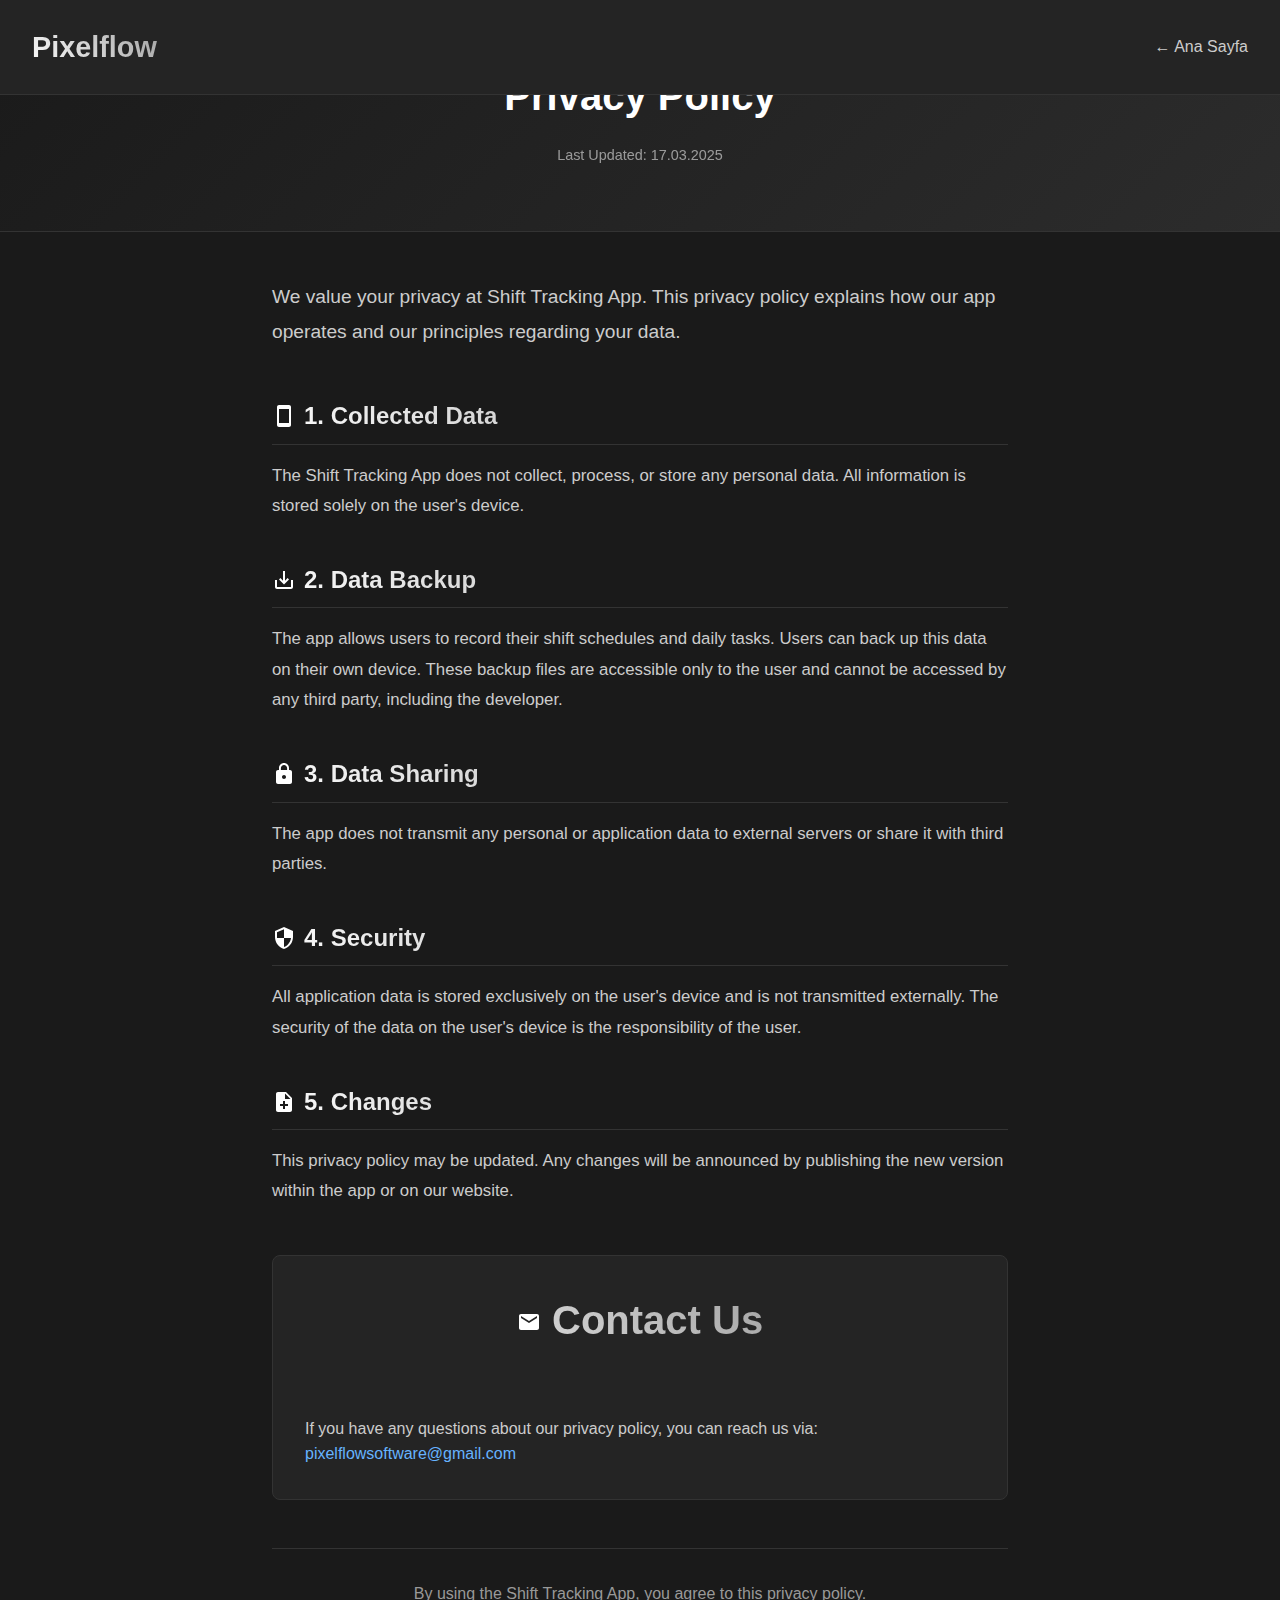
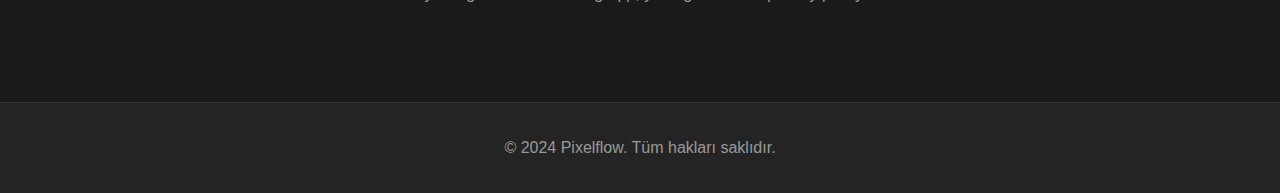
==== privacy-policy.html @ 6dda4187 "Add files via upload" ====
<!DOCTYPE html>
<html lang="en">
<head>
    <meta charset="UTF-8">
    <meta name="viewport" content="width=device-width, initial-scale=1.0">
    <title>Privacy Policy - Shift Tracking App</title>
    <link rel="stylesheet" href="styles/main.css">
    <style>
        body {
            background: #1a1a1a;
            color: #e1e1e1;
        }
        .navbar {
            background: #242424;
            border-bottom: 1px solid #333;
        }
        .privacy-header {
            background: linear-gradient(135deg, #1a1a1a 0%, #2c2c2c 100%);
            color: white;
            padding: 4rem 1rem;
            text-align: center;
            margin-bottom: 3rem;
            border-bottom: 1px solid #333;
        }
        .privacy-header h1 {
            font-size: 2.5rem;
            margin-bottom: 1rem;
            font-weight: 600;
            color: #fff;
        }
        .privacy-header .last-updated {
            opacity: 0.7;
            font-size: 0.9rem;
            color: #ccc;
        }
        .privacy-content {
            max-width: 800px;
            margin: 0 auto;
            padding: 0 2rem 3rem;
        }
        .privacy-section {
            margin-bottom: 2.5rem;
        }
        .privacy-section h2 {
            color: #fff;
            font-size: 1.5rem;
            margin-bottom: 1rem;
            display: flex;
            align-items: center;
            gap: 0.5rem;
            border-bottom: 1px solid #333;
            padding-bottom: 0.5rem;
        }
        .privacy-section p {
            color: #ccc;
            line-height: 1.8;
            font-size: 1.05rem;
            margin-bottom: 1rem;
        }
        .intro-text {
            font-size: 1.2rem;
            line-height: 1.8;
            color: #ccc;
            margin-bottom: 3rem;
        }
        .contact-info {
            background: #242424;
            padding: 2rem;
            border-radius: 8px;
            margin: 3rem 0;
            border: 1px solid #333;
        }
        .contact-info h2 {
            border-bottom: none !important;
            padding-bottom: 0 !important;
            color: #fff;
        }
        .contact-info p {
            color: #ccc;
        }
        .contact-info a {
            color: #66b3ff;
            text-decoration: none;
            font-weight: 500;
            transition: color 0.2s ease;
        }
        .contact-info a:hover {
            color: #99ccff;
            text-decoration: none;
        }
        .agreement {
            text-align: center;
            color: #999;
            margin-top: 3rem;
            padding-top: 2rem;
            border-top: 1px solid #333;
        }
        footer {
            background: #242424;
            padding: 2rem 0;
            text-align: center;
            color: #999;
            margin-top: 3rem;
            border-top: 1px solid #333;
        }
        .nav-links a {
            color: #ccc;
            text-decoration: none;
            display: flex;
            align-items: center;
            gap: 0.5rem;
            transition: color 0.2s ease;
        }
        .nav-links a:hover {
            color: #fff;
        }
        @media (max-width: 768px) {
            .privacy-header {
                padding: 3rem 1rem;
            }
            .privacy-header h1 {
                font-size: 2rem;
            }
            .privacy-content {
                padding: 0 1rem 2rem;
            }
        }
        .icon {
            width: 24px;
            height: 24px;
            fill: currentColor;
        }
    </style>
</head>
<body>
    <nav class="navbar">
        <div class="logo">Pixelflow</div>
        <div class="nav-links">
            <a href="index.html">← Ana Sayfa</a>
        </div>
    </nav>

    <header class="privacy-header">
        <h1>Privacy Policy</h1>
        <p class="last-updated">Last Updated: 17.03.2025</p>
    </header>

    <div class="privacy-content">
        <p class="intro-text">
            We value your privacy at Shift Tracking App. This privacy policy explains how our app operates and our principles regarding your data.
        </p>

        <div class="privacy-section">
            <h2>
                <svg class="icon" viewBox="0 0 24 24">
                    <path d="M17 1.01L7 1c-1.1 0-2 .9-2 2v18c0 1.1.9 2 2 2h10c1.1 0 2-.9 2-2V3c0-1.1-.9-1.99-2-1.99zM17 19H7V5h10v14z"/>
                </svg>
                1. Collected Data
            </h2>
            <p>The Shift Tracking App does not collect, process, or store any personal data. All information is stored solely on the user's device.</p>
        </div>

        <div class="privacy-section">
            <h2>
                <svg class="icon" viewBox="0 0 24 24">
                    <path d="M19 12v7H5v-7H3v7c0 1.1.9 2 2 2h14c1.1 0 2-.9 2-2v-7h-2zm-6 .67l2.59-2.58L17 11.5l-5 5-5-5 1.41-1.41L11 12.67V3h2z"/>
                </svg>
                2. Data Backup
            </h2>
            <p>The app allows users to record their shift schedules and daily tasks. Users can back up this data on their own device. These backup files are accessible only to the user and cannot be accessed by any third party, including the developer.</p>
        </div>

        <div class="privacy-section">
            <h2>
                <svg class="icon" viewBox="0 0 24 24">
                    <path d="M18 8h-1V6c0-2.76-2.24-5-5-5S7 3.24 7 6v2H6c-1.1 0-2 .9-2 2v10c0 1.1.9 2 2 2h12c1.1 0 2-.9 2-2V10c0-1.1-.9-2-2-2zm-6 9c-1.1 0-2-.9-2-2s.9-2 2-2 2 .9 2 2-.9 2-2 2zm3.1-9H8.9V6c0-1.71 1.39-3.1 3.1-3.1 1.71 0 3.1 1.39 3.1 3.1v2z"/>
                </svg>
                3. Data Sharing
            </h2>
            <p>The app does not transmit any personal or application data to external servers or share it with third parties.</p>
        </div>

        <div class="privacy-section">
            <h2>
                <svg class="icon" viewBox="0 0 24 24">
                    <path d="M12 1L3 5v6c0 5.55 3.84 10.74 9 12 5.16-1.26 9-6.45 9-12V5l-9-4zm0 10.99h7c-.53 4.12-3.28 7.79-7 8.94V12H5V6.3l7-3.11v8.8z"/>
                </svg>
                4. Security
            </h2>
            <p>All application data is stored exclusively on the user's device and is not transmitted externally. The security of the data on the user's device is the responsibility of the user.</p>
        </div>

        <div class="privacy-section">
            <h2>
                <svg class="icon" viewBox="0 0 24 24">
                    <path d="M14 2H6c-1.1 0-1.99.9-1.99 2L4 20c0 1.1.89 2 1.99 2H18c1.1 0 2-.9 2-2V8l-6-6zm2 14h-3v3h-2v-3H8v-2h3v-3h2v3h3v2zm-3-7V3.5L18.5 9H13z"/>
                </svg>
                5. Changes
            </h2>
            <p>This privacy policy may be updated. Any changes will be announced by publishing the new version within the app or on our website.</p>
        </div>

        <div class="contact-info">
            <h2>
                <svg class="icon" viewBox="0 0 24 24">
                    <path d="M20 4H4c-1.1 0-1.99.9-1.99 2L2 18c0 1.1.9 2 2 2h16c1.1 0 2-.9 2-2V6c0-1.1-.9-2-2-2zm0 4l-8 5-8-5V6l8 5 8-5v2z"/>
                </svg>
                Contact Us
            </h2>
            <p>If you have any questions about our privacy policy, you can reach us via:</p>
            <p><a href="mailto:pixelflowsoftware@gmail.com">pixelflowsoftware@gmail.com</a></p>
        </div>

        <p class="agreement">By using the Shift Tracking App, you agree to this privacy policy.</p>
    </div>

    <footer>
        <p>© 2024 Pixelflow. Tüm hakları saklıdır.</p>
    </footer>
</body>
</html>
---- styles/main.css ----
:root {
    --primary-color: #1a1a1a;
    --secondary-color: #2d2d2d;
    --accent-color: #4a4a4a;
    --text-color: #ffffff;
    --text-secondary: #a0a0a0;
    --glow-color: rgba(255, 255, 255, 0.1);
    --glass-background: rgba(18, 18, 18, 0.8);
    --card-shadow: 0 8px 32px 0 rgba(0, 0, 0, 0.37);
}

* {
    margin: 0;
    padding: 0;
    box-sizing: border-box;
}

body {
    font-family: -apple-system, BlinkMacSystemFont, 'Segoe UI', Roboto, Oxygen, Ubuntu, Cantarell, sans-serif;
    background: linear-gradient(135deg, #000000, #1a1a1a, #2d2d2d);
    color: var(--text-color);
    line-height: 1.6;
}

.navbar {
    display: flex;
    justify-content: space-between;
    align-items: center;
    padding: 1.5rem 2rem;
    position: fixed;
    width: 100%;
    top: 0;
    background: var(--glass-background);
    backdrop-filter: blur(15px);
    border-bottom: 1px solid rgba(255, 255, 255, 0.05);
    z-index: 1000;
}

.logo {
    font-size: 1.8rem;
    font-weight: bold;
    background: linear-gradient(45deg, #ffffff, #a0a0a0);
    -webkit-background-clip: text;
    -webkit-text-fill-color: transparent;
}

.nav-links a {
    color: var(--text-color);
    text-decoration: none;
    margin-left: 2rem;
    transition: all 0.3s ease;
    position: relative;
}

.nav-links a::after {
    content: '';
    position: absolute;
    bottom: -2px;
    left: 0;
    width: 0;
    height: 2px;
    background: linear-gradient(90deg, transparent, #ffffff, transparent);
    transition: width 0.3s ease;
}

.nav-links a:hover::after {
    width: 100%;
}

.hero {
    min-height: 100vh;
    display: flex;
    align-items: center;
    justify-content: center;
    padding: 2rem;
    background: linear-gradient(to bottom, transparent, rgba(0, 0, 0, 0.5));
}

.hero-content {
    background: var(--glass-background);
    padding: 3rem;
    border-radius: 20px;
    backdrop-filter: blur(20px);
    border: 1px solid rgba(255, 255, 255, 0.05);
    box-shadow: var(--card-shadow);
}

.terminal-text {
    font-family: 'Courier New', monospace;
    font-size: 1.5rem;
}

.prompt {
    color: #27c93f;
    margin-right: 10px;
}

.typing-text {
    border-right: 2px solid #ffffff;
    animation: blink 1s step-end infinite;
}

@keyframes blink {
    50% { border-color: transparent; }
}

.features {
    padding: 8rem 2rem;
}

h2 {
    text-align: center;
    font-size: 2.5rem;
    margin-bottom: 4rem;
    background: linear-gradient(45deg, #ffffff, #808080);
    -webkit-background-clip: text;
    -webkit-text-fill-color: transparent;
}

.feature-grid {
    display: grid;
    grid-template-columns: repeat(auto-fit, minmax(300px, 1fr));
    gap: 2.5rem;
    max-width: 1200px;
    margin: 0 auto;
}

.feature-card {
    background: var(--glass-background);
    padding: 2.5rem;
    border-radius: 16px;
    backdrop-filter: blur(10px);
    border: 1px solid rgba(255, 255, 255, 0.05);
    box-shadow: var(--card-shadow);
    transition: all 0.4s ease;
}

.feature-card:hover {
    transform: translateY(-10px) scale(1.02);
    box-shadow: 0 15px 35px rgba(0, 0, 0, 0.5);
}

.feature-card h3 {
    font-size: 1.8rem;
    margin-bottom: 1.2rem;
    background: linear-gradient(45deg, #ffffff, #a0a0a0);
    -webkit-background-clip: text;
    -webkit-text-fill-color: transparent;
}

.feature-card p {
    color: var(--text-secondary);
    font-size: 1.1rem;
    line-height: 1.8;
}

.feature-list {
    list-style: none;
    margin: 1.5rem 0;
}

.feature-list li {
    margin: 0.8rem 0;
    color: var(--text-secondary);
}

.cta-button {
    display: inline-block;
    background: linear-gradient(45deg, var(--primary-color), var(--secondary-color));
    color: var(--text-color);
    text-decoration: none;
    padding: 1rem 2rem;
    border-radius: 8px;
    margin-top: 1.5rem;
    transition: all 0.3s ease;
    border: 1px solid rgba(255, 255, 255, 0.1);
}

.cta-button:hover {
    transform: translateY(-2px);
    box-shadow: 0 5px 15px rgba(0, 0, 0, 0.3);
}

.contact-grid {
    display: grid;
    grid-template-columns: repeat(auto-fit, minmax(250px, 1fr));
    gap: 2rem;
    max-width: 1200px;
    margin: 0 auto;
}

.contact-grid a {
    text-decoration: none;
}

footer {
    text-align: center;
    padding: 2rem;
    background: var(--glass-background);
    color: var(--text-secondary);
    margin-top: 4rem;
}

@media (max-width: 768px) {
    .nav-links {
        display: none;
    }

    .hero-content h1 {
        font-size: 2.8rem;
    }

    .feature-card {
        padding: 2rem;
    }
}

::-webkit-scrollbar {
    width: 10px;
}

::-webkit-scrollbar-track {
    background: var(--primary-color);
}

::-webkit-scrollbar-thumb {
    background: var(--secondary-color);
    border-radius: 5px;
}

::-webkit-scrollbar-thumb:hover {
    background: var(--accent-color);
}

/* Responsive Tasarım için Media Queries */
/* Büyük Tabletler ve Küçük Laptoplar (1024px'e kadar) */
@media screen and (max-width: 1024px) {
    .feature-grid {
        grid-template-columns: repeat(2, 1fr);
        padding: 0 1rem;
    }

    .hero-content {
        width: 90%;
        padding: 2rem;
    }

    .terminal-text {
        font-size: 1.3rem;
    }
}

/* Tabletler (768px'e kadar) */
@media screen and (max-width: 768px) {
    .navbar {
        padding: 1rem;
    }

    .nav-links {
        position: fixed;
        top: 0;
        right: -100%;
        height: 100vh;
        width: 70%;
        background: var(--glass-background);
        backdrop-filter: blur(15px);
        display: flex;
        flex-direction: column;
        align-items: center;
        justify-content: center;
        transition: 0.3s ease-in-out;
    }

    .nav-links.active {
        right: 0;
    }

    .nav-links a {
        margin: 1.5rem 0;
        font-size: 1.2rem;
    }

    /* Hamburger Menü */
    .hamburger {
        display: block;
        cursor: pointer;
        z-index: 1000;
        padding: 0.5rem;
    }

    .hamburger span {
        display: block;
        width: 25px;
        height: 3px;
        background: var(--text-color);
        margin: 5px 0;
        transition: 0.3s;
    }

    .feature-grid {
        grid-template-columns: 1fr;
        gap: 1.5rem;
    }

    .contact-grid {
        grid-template-columns: 1fr;
        padding: 0 1rem;
    }

    section {
        padding: 4rem 1rem;
    }

    h2 {
        font-size: 2rem;
        margin-bottom: 2rem;
    }
}

/* Büyük Telefonlar (576px'e kadar) */
@media screen and (max-width: 576px) {
    .hero-content {
        padding: 1.5rem;
    }

    .terminal-text {
        font-size: 1rem;
    }

    .feature-card {
        padding: 1.5rem;
    }

    .feature-card h3 {
        font-size: 1.5rem;
    }

    .feature-card p {
        font-size: 1rem;
    }

    .logo {
        font-size: 1.5rem;
    }

    .cta-button {
        padding: 0.8rem 1.5rem;
        font-size: 0.9rem;
    }
}

/* Küçük Telefonlar (400px'e kadar) */
@media screen and (max-width: 400px) {
    .hero-content {
        padding: 1rem;
    }

    .terminal-text {
        font-size: 0.9rem;
    }

    h2 {
        font-size: 1.8rem;
    }

    .feature-card {
        padding: 1rem;
    }

    .feature-card h3 {
        font-size: 1.3rem;
    }

    .nav-links {
        width: 85%;
    }
}
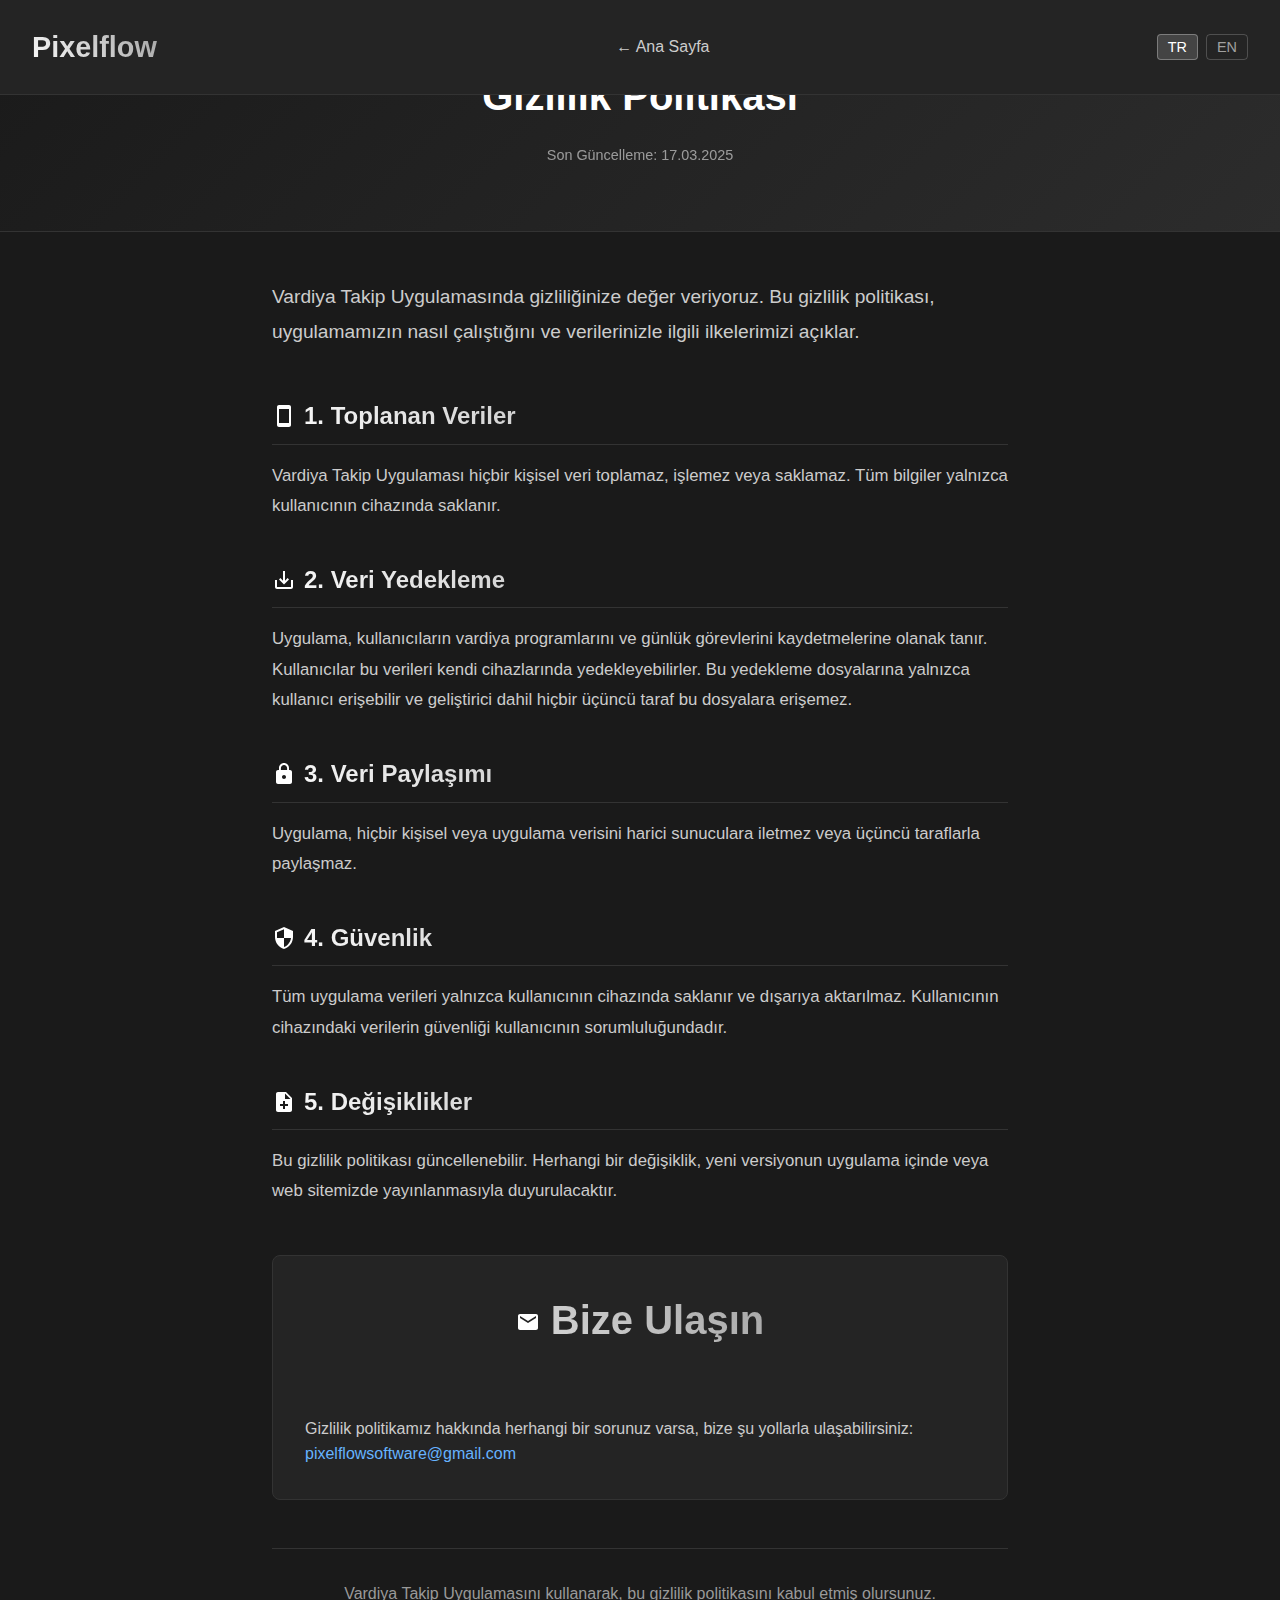
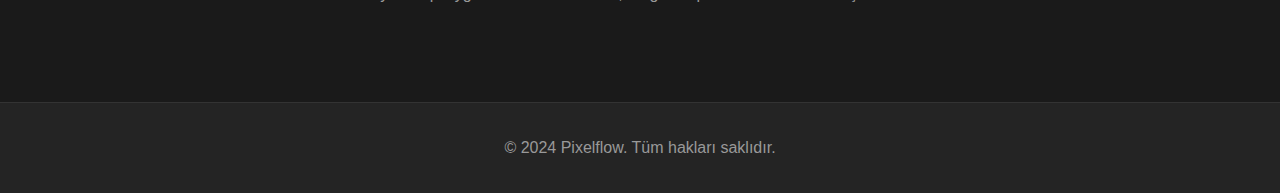
==== commit 06a8e961: "Add files via upload" ====
--- a/privacy-policy.html
+++ b/privacy-policy.html
@@ -1,5 +1,5 @@
 <!DOCTYPE html>
-<html lang="en">
+<html lang="tr">
 <head>
     <meta charset="UTF-8">
     <meta name="viewport" content="width=device-width, initial-scale=1.0">
@@ -136,18 +136,18 @@
     <nav class="navbar">
         <div class="logo">Pixelflow</div>
         <div class="nav-links">
-            <a href="index.html">← Ana Sayfa</a>
+            <a href="index.html" data-i18n="back-to-home">← Ana Sayfa</a>
         </div>
     </nav>
 
     <header class="privacy-header">
-        <h1>Privacy Policy</h1>
-        <p class="last-updated">Last Updated: 17.03.2025</p>
+        <h1 data-i18n="privacy-title">Gizlilik Politikası</h1>
+        <p class="last-updated" data-i18n="privacy-last-updated">Son Güncelleme: 17.03.2025</p>
     </header>
 
     <div class="privacy-content">
-        <p class="intro-text">
-            We value your privacy at Shift Tracking App. This privacy policy explains how our app operates and our principles regarding your data.
+        <p class="intro-text" data-i18n="privacy-intro">
+            Vardiya Takip Uygulamasında gizliliğinize değer veriyoruz. Bu gizlilik politikası, uygulamamızın nasıl çalıştığını ve verilerinizle ilgili ilkelerimizi açıklar.
         </p>
 
         <div class="privacy-section">
@@ -155,9 +155,9 @@
                 <svg class="icon" viewBox="0 0 24 24">
                     <path d="M17 1.01L7 1c-1.1 0-2 .9-2 2v18c0 1.1.9 2 2 2h10c1.1 0 2-.9 2-2V3c0-1.1-.9-1.99-2-1.99zM17 19H7V5h10v14z"/>
                 </svg>
-                1. Collected Data
-            </h2>
-            <p>The Shift Tracking App does not collect, process, or store any personal data. All information is stored solely on the user's device.</p>
+                <span data-i18n="privacy-section1-title">1. Toplanan Veriler</span>
+            </h2>
+            <p data-i18n="privacy-section1-content">Vardiya Takip Uygulaması hiçbir kişisel veri toplamaz, işlemez veya saklamaz. Tüm bilgiler yalnızca kullanıcının cihazında saklanır.</p>
         </div>
 
         <div class="privacy-section">
@@ -165,9 +165,9 @@
                 <svg class="icon" viewBox="0 0 24 24">
                     <path d="M19 12v7H5v-7H3v7c0 1.1.9 2 2 2h14c1.1 0 2-.9 2-2v-7h-2zm-6 .67l2.59-2.58L17 11.5l-5 5-5-5 1.41-1.41L11 12.67V3h2z"/>
                 </svg>
-                2. Data Backup
-            </h2>
-            <p>The app allows users to record their shift schedules and daily tasks. Users can back up this data on their own device. These backup files are accessible only to the user and cannot be accessed by any third party, including the developer.</p>
+                <span data-i18n="privacy-section2-title">2. Veri Yedekleme</span>
+            </h2>
+            <p data-i18n="privacy-section2-content">Uygulama, kullanıcıların vardiya programlarını ve günlük görevlerini kaydetmelerine olanak tanır. Kullanıcılar bu verileri kendi cihazlarında yedekleyebilirler. Bu yedekleme dosyalarına yalnızca kullanıcı erişebilir ve geliştirici dahil hiçbir üçüncü taraf bu dosyalara erişemez.</p>
         </div>
 
         <div class="privacy-section">
@@ -175,9 +175,9 @@
                 <svg class="icon" viewBox="0 0 24 24">
                     <path d="M18 8h-1V6c0-2.76-2.24-5-5-5S7 3.24 7 6v2H6c-1.1 0-2 .9-2 2v10c0 1.1.9 2 2 2h12c1.1 0 2-.9 2-2V10c0-1.1-.9-2-2-2zm-6 9c-1.1 0-2-.9-2-2s.9-2 2-2 2 .9 2 2-.9 2-2 2zm3.1-9H8.9V6c0-1.71 1.39-3.1 3.1-3.1 1.71 0 3.1 1.39 3.1 3.1v2z"/>
                 </svg>
-                3. Data Sharing
-            </h2>
-            <p>The app does not transmit any personal or application data to external servers or share it with third parties.</p>
+                <span data-i18n="privacy-section3-title">3. Veri Paylaşımı</span>
+            </h2>
+            <p data-i18n="privacy-section3-content">Uygulama, hiçbir kişisel veya uygulama verisini harici sunuculara iletmez veya üçüncü taraflarla paylaşmaz.</p>
         </div>
 
         <div class="privacy-section">
@@ -185,9 +185,9 @@
                 <svg class="icon" viewBox="0 0 24 24">
                     <path d="M12 1L3 5v6c0 5.55 3.84 10.74 9 12 5.16-1.26 9-6.45 9-12V5l-9-4zm0 10.99h7c-.53 4.12-3.28 7.79-7 8.94V12H5V6.3l7-3.11v8.8z"/>
                 </svg>
-                4. Security
-            </h2>
-            <p>All application data is stored exclusively on the user's device and is not transmitted externally. The security of the data on the user's device is the responsibility of the user.</p>
+                <span data-i18n="privacy-section4-title">4. Güvenlik</span>
+            </h2>
+            <p data-i18n="privacy-section4-content">Tüm uygulama verileri yalnızca kullanıcının cihazında saklanır ve dışarıya aktarılmaz. Kullanıcının cihazındaki verilerin güvenliği kullanıcının sorumluluğundadır.</p>
         </div>
 
         <div class="privacy-section">
@@ -195,9 +195,9 @@
                 <svg class="icon" viewBox="0 0 24 24">
                     <path d="M14 2H6c-1.1 0-1.99.9-1.99 2L4 20c0 1.1.89 2 1.99 2H18c1.1 0 2-.9 2-2V8l-6-6zm2 14h-3v3h-2v-3H8v-2h3v-3h2v3h3v2zm-3-7V3.5L18.5 9H13z"/>
                 </svg>
-                5. Changes
-            </h2>
-            <p>This privacy policy may be updated. Any changes will be announced by publishing the new version within the app or on our website.</p>
+                <span data-i18n="privacy-section5-title">5. Değişiklikler</span>
+            </h2>
+            <p data-i18n="privacy-section5-content">Bu gizlilik politikası güncellenebilir. Herhangi bir değişiklik, yeni versiyonun uygulama içinde veya web sitemizde yayınlanmasıyla duyurulacaktır.</p>
         </div>
 
         <div class="contact-info">
@@ -205,17 +205,77 @@
                 <svg class="icon" viewBox="0 0 24 24">
                     <path d="M20 4H4c-1.1 0-1.99.9-1.99 2L2 18c0 1.1.9 2 2 2h16c1.1 0 2-.9 2-2V6c0-1.1-.9-2-2-2zm0 4l-8 5-8-5V6l8 5 8-5v2z"/>
                 </svg>
-                Contact Us
-            </h2>
-            <p>If you have any questions about our privacy policy, you can reach us via:</p>
+                <span data-i18n="privacy-contact-title">Bize Ulaşın</span>
+            </h2>
+            <p data-i18n="privacy-contact-text">Gizlilik politikamız hakkında herhangi bir sorunuz varsa, bize şu yollarla ulaşabilirsiniz:</p>
             <p><a href="mailto:pixelflowsoftware@gmail.com">pixelflowsoftware@gmail.com</a></p>
         </div>
 
-        <p class="agreement">By using the Shift Tracking App, you agree to this privacy policy.</p>
+        <p class="agreement" data-i18n="privacy-agreement">Vardiya Takip Uygulamasını kullanarak, bu gizlilik politikasını kabul etmiş olursunuz.</p>
     </div>
 
     <footer>
-        <p>© 2024 Pixelflow. Tüm hakları saklıdır.</p>
+        <p data-i18n="footer-copyright">© 2024 Pixelflow. Tüm hakları saklıdır.</p>
     </footer>
+
+    <script src="js/language.js"></script>
+    <script src="js/main.js"></script>
+    <script>
+        // Function to extend translations with privacy policy specific content
+        function extendTranslations() {
+            // Add privacy policy specific translations to the existing translations object
+            translations.tr = {
+                ...translations.tr,
+                'back-to-home': '← Ana Sayfa',
+                'privacy-title': 'Gizlilik Politikası',
+                'privacy-last-updated': 'Son Güncelleme: 17.03.2025',
+                'privacy-intro': 'Vardiya Takip Uygulamasında gizliliğinize değer veriyoruz. Bu gizlilik politikası, uygulamamızın nasıl çalıştığını ve verilerinizle ilgili ilkelerimizi açıklar.',
+                'privacy-section1-title': '1. Toplanan Veriler',
+                'privacy-section1-content': 'Vardiya Takip Uygulaması hiçbir kişisel veri toplamaz, işlemez veya saklamaz. Tüm bilgiler yalnızca kullanıcının cihazında saklanır.',
+                'privacy-section2-title': '2. Veri Yedekleme',
+                'privacy-section2-content': 'Uygulama, kullanıcıların vardiya programlarını ve günlük görevlerini kaydetmelerine olanak tanır. Kullanıcılar bu verileri kendi cihazlarında yedekleyebilirler. Bu yedekleme dosyalarına yalnızca kullanıcı erişebilir ve geliştirici dahil hiçbir üçüncü taraf bu dosyalara erişemez.',
+                'privacy-section3-title': '3. Veri Paylaşımı',
+                'privacy-section3-content': 'Uygulama, hiçbir kişisel veya uygulama verisini harici sunuculara iletmez veya üçüncü taraflarla paylaşmaz.',
+                'privacy-section4-title': '4. Güvenlik',
+                'privacy-section4-content': 'Tüm uygulama verileri yalnızca kullanıcının cihazında saklanır ve dışarıya aktarılmaz. Kullanıcının cihazındaki verilerin güvenliği kullanıcının sorumluluğundadır.',
+                'privacy-section5-title': '5. Değişiklikler',
+                'privacy-section5-content': 'Bu gizlilik politikası güncellenebilir. Herhangi bir değişiklik, yeni versiyonun uygulama içinde veya web sitemizde yayınlanmasıyla duyurulacaktır.',
+                'privacy-contact-title': 'Bize Ulaşın',
+                'privacy-contact-text': 'Gizlilik politikamız hakkında herhangi bir sorunuz varsa, bize şu yollarla ulaşabilirsiniz:',
+                'privacy-agreement': 'Vardiya Takip Uygulamasını kullanarak, bu gizlilik politikasını kabul etmiş olursunuz.'
+            };
+            
+            translations.en = {
+                ...translations.en,
+                'back-to-home': '← Home',
+                'privacy-title': 'Privacy Policy',
+                'privacy-last-updated': 'Last Updated: 17.03.2025',
+                'privacy-intro': 'We value your privacy at Shift Tracking App. This privacy policy explains how our app operates and our principles regarding your data.',
+                'privacy-section1-title': '1. Collected Data',
+                'privacy-section1-content': 'The Shift Tracking App does not collect, process, or store any personal data. All information is stored solely on the user\'s device.',
+                'privacy-section2-title': '2. Data Backup',
+                'privacy-section2-content': 'The app allows users to record their shift schedules and daily tasks. Users can back up this data on their own device. These backup files are accessible only to the user and cannot be accessed by any third party, including the developer.',
+                'privacy-section3-title': '3. Data Sharing',
+                'privacy-section3-content': 'The app does not transmit any personal or application data to external servers or share it with third parties.',
+                'privacy-section4-title': '4. Security',
+                'privacy-section4-content': 'All application data is stored exclusively on the user\'s device and is not transmitted externally. The security of the data on the user\'s device is the responsibility of the user.',
+                'privacy-section5-title': '5. Changes',
+                'privacy-section5-content': 'This privacy policy may be updated. Any changes will be announced by publishing the new version within the app or on our website.',
+                'privacy-contact-title': 'Contact Us',
+                'privacy-contact-text': 'If you have any questions about our privacy policy, you can reach us via:',
+                'privacy-agreement': 'By using the Shift Tracking App, you agree to this privacy policy.'
+            };
+            
+            // Update content with the extended translations
+            updateContent();
+        }
+        
+        // Call extendTranslations once DOM is loaded
+        if (document.readyState === 'loading') {
+            document.addEventListener('DOMContentLoaded', extendTranslations);
+        } else {
+            extendTranslations();
+        }
+    </script>
 </body>
 </html> --- a/styles/main.css
+++ b/styles/main.css
@@ -42,6 +42,14 @@
     background: linear-gradient(45deg, #ffffff, #a0a0a0);
     -webkit-background-clip: text;
     -webkit-text-fill-color: transparent;
+    transition: text-shadow 0.3s ease;
+}
+
+.logo:hover {
+    text-shadow: 
+        0 0 10px rgba(32, 215, 255, 0.7),
+        0 0 20px rgba(32, 215, 255, 0.5),
+        0 0 30px rgba(32, 215, 255, 0.3);
 }
 
 .nav-links a {
@@ -59,12 +67,18 @@
     left: 0;
     width: 0;
     height: 2px;
-    background: linear-gradient(90deg, transparent, #ffffff, transparent);
-    transition: width 0.3s ease;
+    background: linear-gradient(90deg, transparent, rgba(32, 215, 255, 0.8), transparent);
+    transition: width 0.3s ease, box-shadow 0.3s ease;
+}
+
+.nav-links a:hover {
+    color: #fff;
+    text-shadow: 0 0 10px rgba(32, 215, 255, 0.5);
 }
 
 .nav-links a:hover::after {
     width: 100%;
+    box-shadow: 0 0 10px 1px rgba(32, 215, 255, 0.5);
 }
 
 .hero {
@@ -133,11 +147,84 @@
     border: 1px solid rgba(255, 255, 255, 0.05);
     box-shadow: var(--card-shadow);
     transition: all 0.4s ease;
+    position: relative;
+    overflow: hidden;
 }
 
 .feature-card:hover {
     transform: translateY(-10px) scale(1.02);
-    box-shadow: 0 15px 35px rgba(0, 0, 0, 0.5);
+    border-color: rgba(255, 255, 255, 0.2);
+}
+
+/* Neon effect on card hover */
+.feature-card::before {
+    content: '';
+    position: absolute;
+    top: 0;
+    left: 0;
+    width: 100%;
+    height: 100%;
+    background: transparent;
+    border-radius: 16px;
+    box-shadow: 0 0 0px 0px rgba(32, 215, 255, 0);
+    transition: box-shadow 0.6s ease;
+    z-index: -1;
+}
+
+.feature-card:hover::before {
+    box-shadow: 
+        0 0 20px 5px rgba(32, 215, 255, 0.5),
+        0 0 40px 10px rgba(32, 215, 255, 0.3),
+        0 0 60px 15px rgba(32, 215, 255, 0.1);
+}
+
+/* Neon effect for title on hover */
+.feature-card h3 {
+    font-size: 1.8rem;
+    margin-bottom: 1.2rem;
+    background: linear-gradient(45deg, #ffffff, #a0a0a0);
+    -webkit-background-clip: text;
+    -webkit-text-fill-color: transparent;
+    transition: text-shadow 0.4s ease;
+}
+
+.feature-card:hover h3 {
+    text-shadow: 
+        0 0 10px rgba(32, 215, 255, 0.7),
+        0 0 20px rgba(32, 215, 255, 0.5),
+        0 0 30px rgba(32, 215, 255, 0.3);
+}
+
+/* Subtle glow effect for card content */
+.feature-card p {
+    color: var(--text-secondary);
+    font-size: 1.1rem;
+    line-height: 1.8;
+    transition: color 0.4s ease;
+}
+
+.feature-card:hover p, 
+.feature-card:hover .feature-list li {
+    color: #fff;
+}
+
+/* Premium card special neon color */
+.premium::before {
+    transition: box-shadow 0.6s ease;
+}
+
+.premium:hover::before {
+    box-shadow: 
+        0 0 20px 5px rgba(255, 215, 32, 0.5),
+        0 0 40px 10px rgba(255, 215, 32, 0.3),
+        0 0 60px 15px rgba(255, 215, 32, 0.1);
+}
+
+.premium:hover h3 {
+    text-shadow: 
+        0 0 10px rgba(255, 215, 32, 0.7),
+        0 0 20px rgba(255, 215, 32, 0.5),
+        0 0 30px rgba(255, 215, 32, 0.3);
 }
 
 .feature-card h3 {
@@ -174,11 +261,27 @@
     margin-top: 1.5rem;
     transition: all 0.3s ease;
     border: 1px solid rgba(255, 255, 255, 0.1);
+    position: relative;
+    overflow: hidden;
+    z-index: 1;
 }
 
 .cta-button:hover {
     transform: translateY(-2px);
     box-shadow: 0 5px 15px rgba(0, 0, 0, 0.3);
+    color: #fff;
+    border-color: rgba(32, 215, 255, 0.4);
+    text-shadow: 0 0 8px rgba(255, 255, 255, 0.8);
+    box-shadow: 
+        0 5px 15px rgba(0, 0, 0, 0.3),
+        0 0 20px rgba(32, 215, 255, 0.5);
+}
+
+.premium .cta-button:hover {
+    border-color: rgba(255, 215, 32, 0.4);
+    box-shadow: 
+        0 5px 15px rgba(0, 0, 0, 0.3),
+        0 0 20px rgba(255, 215, 32, 0.5);
 }
 
 .contact-grid {
@@ -315,6 +418,17 @@
         font-size: 2rem;
         margin-bottom: 2rem;
     }
+
+    .lang-switcher {
+        position: absolute;
+        top: 1.5rem;
+        right: 5rem;
+    }
+    
+    .lang-option {
+        padding: 3px 8px;
+        font-size: 0.8rem;
+    }
 }
 
 /* Büyük Telefonlar (576px'e kadar) */
@@ -374,4 +488,173 @@
     .nav-links {
         width: 85%;
     }
+}
+
+/* Language Switcher */
+.lang-switcher {
+    display: flex;
+    align-items: center;
+    gap: 8px;
+    margin-left: 20px;
+}
+
+.lang-option {
+    background: transparent;
+    border: 1px solid rgba(255, 255, 255, 0.2);
+    color: var(--text-secondary);
+    padding: 4px 10px;
+    border-radius: 4px;
+    cursor: pointer;
+    font-size: 0.9rem;
+    transition: all 0.2s ease;
+}
+
+.lang-option:hover {
+    background: rgba(255, 255, 255, 0.1);
+    color: var(--text-color);
+}
+
+.lang-option.active {
+    background: rgba(255, 255, 255, 0.15);
+    color: var(--text-color);
+    border-color: rgba(255, 255, 255, 0.3);
+}
+
+@media screen and (max-width: 768px) {
+    .lang-switcher {
+        position: absolute;
+        top: 1.5rem;
+        right: 5rem;
+    }
+    
+    .lang-option {
+        padding: 3px 8px;
+        font-size: 0.8rem;
+    }
+}
+
+/* Animations */
+.fade-in {
+    opacity: 0;
+    transform: translateY(20px);
+    transition: opacity 0.8s ease, transform 0.8s ease;
+}
+
+.fade-in.animate {
+    opacity: 1;
+    transform: translateY(0);
+}
+
+/* Hamburger Menu Animation */
+.hamburger {
+    display: none;
+    flex-direction: column;
+    justify-content: space-between;
+    width: 30px;
+    height: 21px;
+    cursor: pointer;
+    z-index: 10;
+}
+
+.hamburger span {
+    display: block;
+    height: 3px;
+    width: 100%;
+    background-color: var(--text-color);
+    border-radius: 3px;
+    transition: all 0.3s ease;
+}
+
+.hamburger.active span:nth-child(1) {
+    transform: translateY(9px) rotate(45deg);
+}
+
+.hamburger.active span:nth-child(2) {
+    opacity: 0;
+}
+
+.hamburger.active span:nth-child(3) {
+    transform: translateY(-9px) rotate(-45deg);
+}
+
+/* Card shine effect */
+.feature-card::after {
+    content: '';
+    position: absolute;
+    top: -100%;
+    left: -100%;
+    width: 80%;
+    height: 200%;
+    background: linear-gradient(
+        to right,
+        rgba(255, 255, 255, 0) 0%,
+        rgba(255, 255, 255, 0.05) 50%,
+        rgba(255, 255, 255, 0) 100%
+    );
+    transform: rotate(25deg);
+    transition: transform 0.7s ease;
+    pointer-events: none;
+    z-index: 1;
+}
+
+.feature-card:hover::after {
+    transform: rotate(25deg) translateX(170%);
+    transition: transform 0.7s ease;
+}
+
+/* Make sure all card content is above the shine effect */
+.feature-card > * {
+    position: relative;
+    z-index: 2;
+}
+
+/* Add keyframe for pulsing glow animation */
+@keyframes pulseGlow {
+    0% {
+        box-shadow: 
+            0 0 20px 5px rgba(32, 215, 255, 0.4),
+            0 0 40px 10px rgba(32, 215, 255, 0.2),
+            0 0 60px 15px rgba(32, 215, 255, 0.1);
+    }
+    50% {
+        box-shadow: 
+            0 0 20px 5px rgba(32, 215, 255, 0.5),
+            0 0 40px 10px rgba(32, 215, 255, 0.3),
+            0 0 60px 15px rgba(32, 215, 255, 0.2);
+    }
+    100% {
+        box-shadow: 
+            0 0 20px 5px rgba(32, 215, 255, 0.4),
+            0 0 40px 10px rgba(32, 215, 255, 0.2),
+            0 0 60px 15px rgba(32, 215, 255, 0.1);
+    }
+}
+
+@keyframes pulseGoldGlow {
+    0% {
+        box-shadow: 
+            0 0 20px 5px rgba(255, 215, 32, 0.4),
+            0 0 40px 10px rgba(255, 215, 32, 0.2),
+            0 0 60px 15px rgba(255, 215, 32, 0.1);
+    }
+    50% {
+        box-shadow: 
+            0 0 20px 5px rgba(255, 215, 32, 0.5),
+            0 0 40px 10px rgba(255, 215, 32, 0.3),
+            0 0 60px 15px rgba(255, 215, 32, 0.2);
+    }
+    100% {
+        box-shadow: 
+            0 0 20px 5px rgba(255, 215, 32, 0.4),
+            0 0 40px 10px rgba(255, 215, 32, 0.2),
+            0 0 60px 15px rgba(255, 215, 32, 0.1);
+    }
+}
+
+.feature-card:hover::before {
+    animation: pulseGlow 2s infinite;
+}
+
+.premium:hover::before {
+    animation: pulseGoldGlow 2s infinite;
 } 